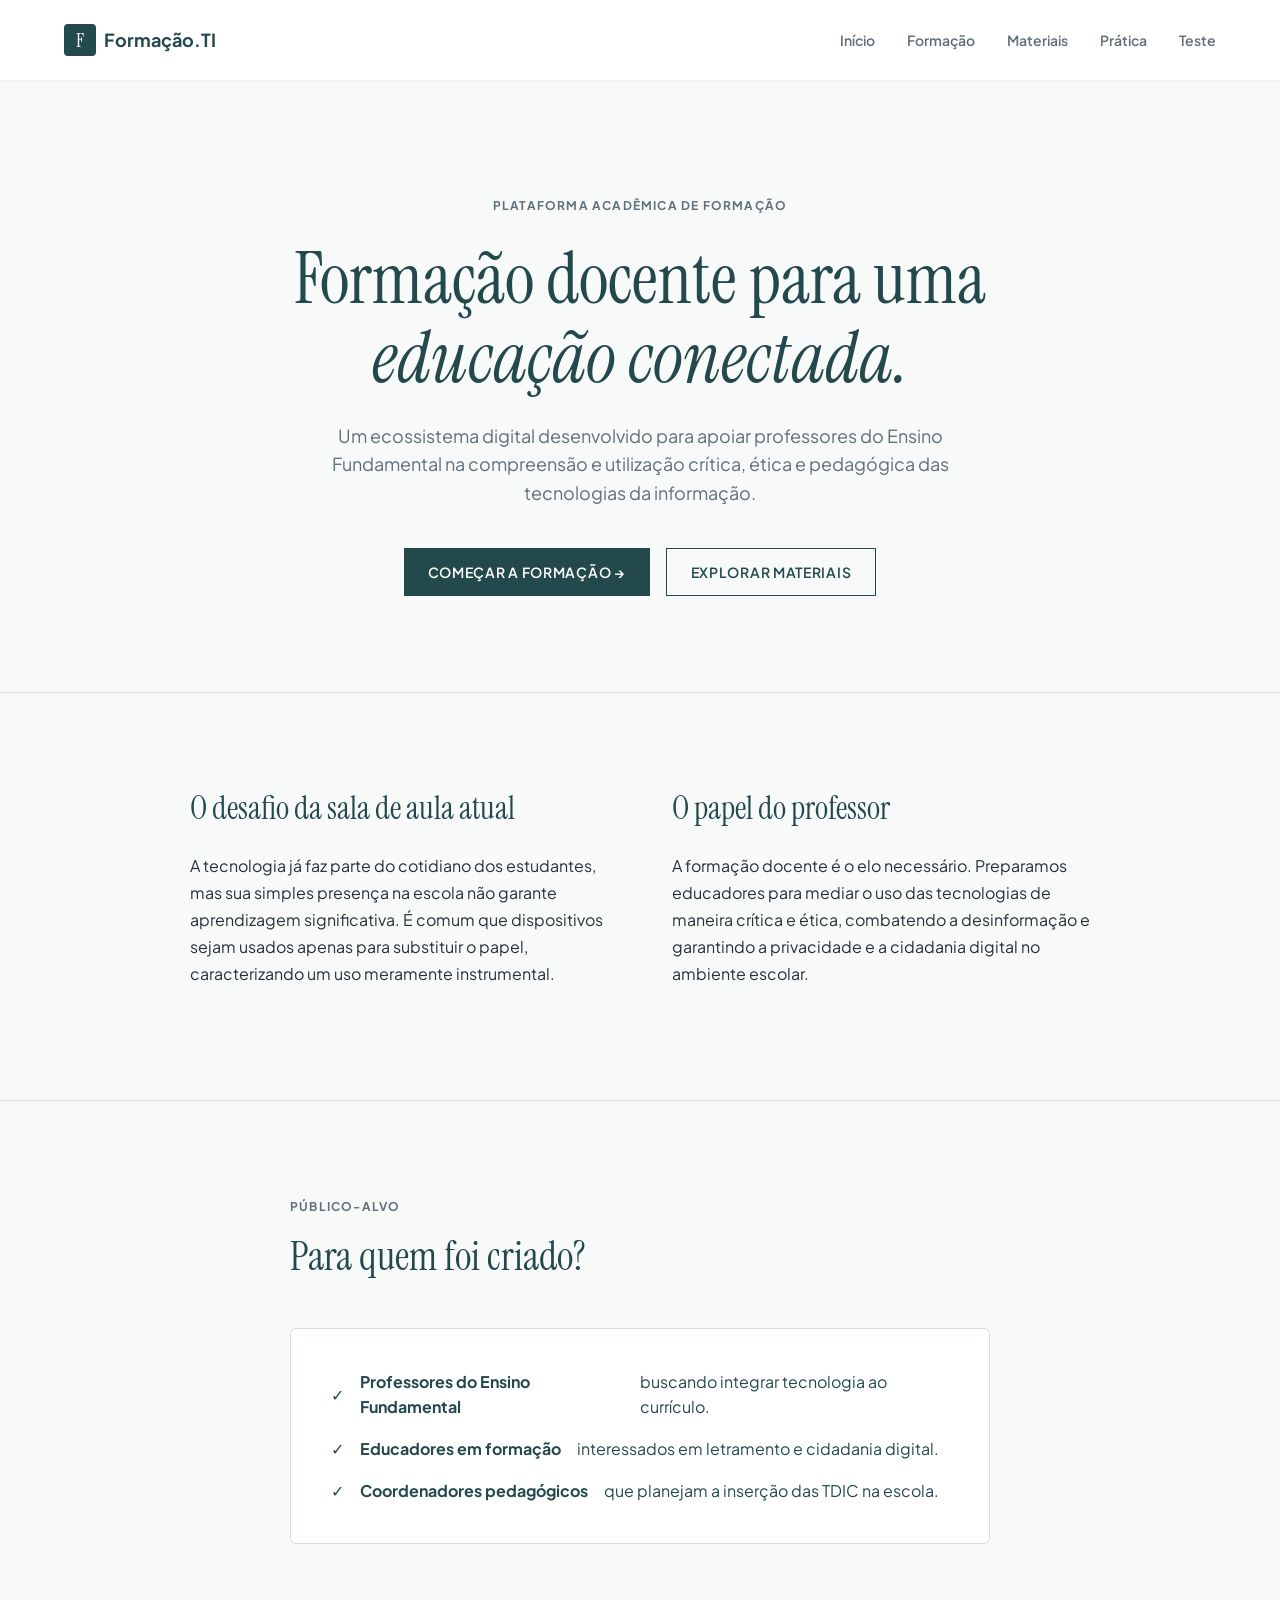
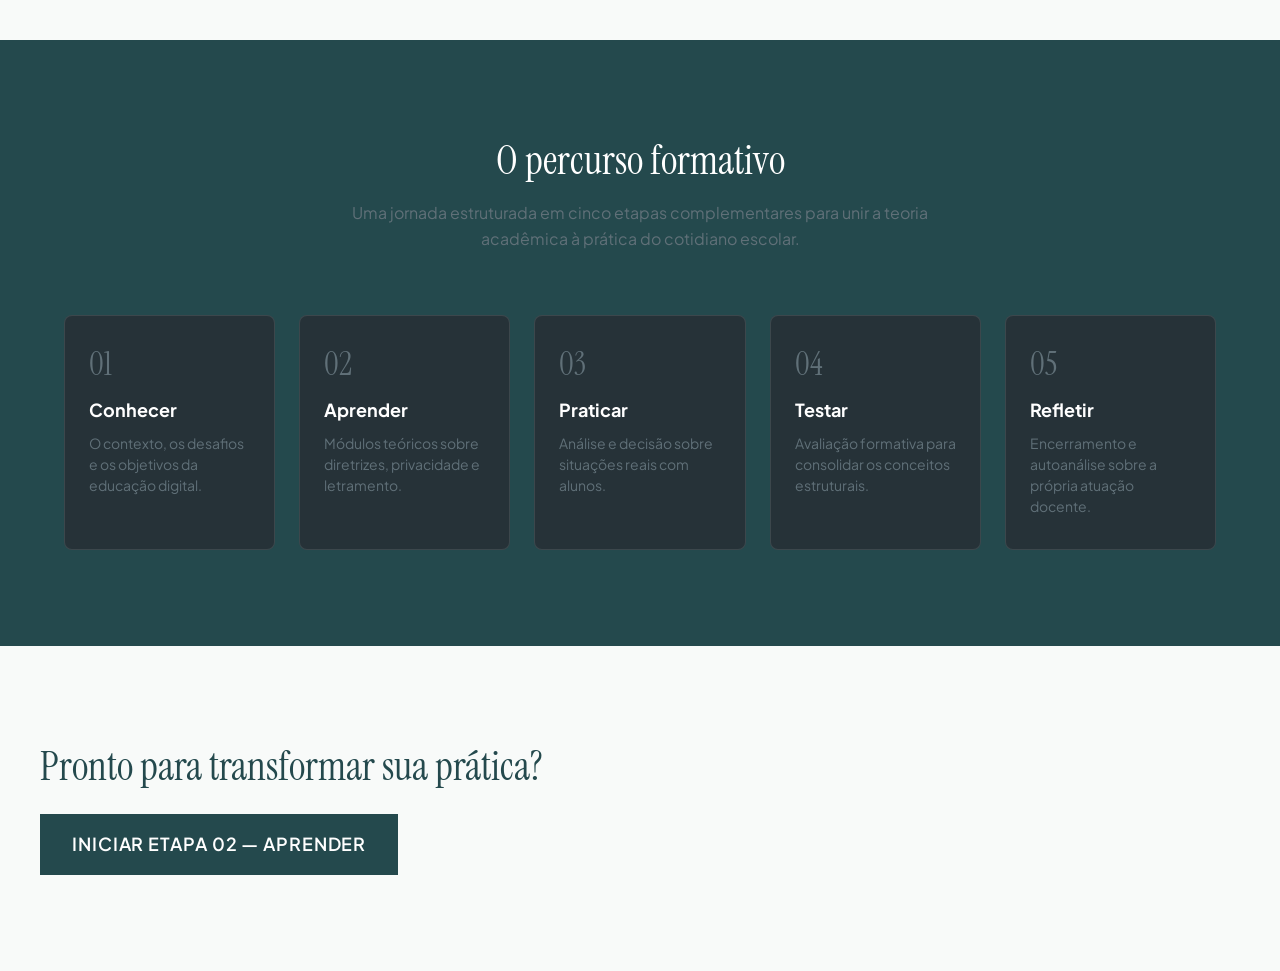
==== index.html @ a707256d "Projeto Acadêmico" ====
<!DOCTYPE html>
<html lang="pt-BR">
<head>
  <meta charset="UTF-8">
  <meta name="viewport" content="width=device-width, initial-scale=1.0">
  <title>Formação.TI | Ecossistema de Formação Docente</title>
  <meta name="description" content="Plataforma interativa para formação de professores do ensino fundamental em Tecnologia da Informação.">
  <link rel="stylesheet" href="css/style.css">
</head>
<body>
  <div id="header-placeholder"></div>

  <main style="padding-top: 100px;">
    <!-- 1. HERO -->
    <section class="section container animate-fade-up">
      <div style="max-width: 800px; margin: 0 auto; text-align: center;">
        <span class="eyebrow" style="color: var(--slate-500); display: block; margin-bottom: 1.5rem;">Plataforma Acadêmica de Formação</span>
        <h1 class="font-serif" style="font-size: clamp(2.5rem, 6vw, 4.5rem); margin-bottom: 1.5rem; color: var(--slate-900);">Formação docente para uma <span style="font-style: italic;">educação conectada.</span></h1>
        <p class="page-intro" style="margin-bottom: 2.5rem;">
          Um ecossistema digital desenvolvido para apoiar professores do Ensino Fundamental na compreensão e utilização crítica, ética e pedagógica das tecnologias da informação.
        </p>
        <div style="display: flex; gap: 1rem; justify-content: center; flex-wrap: wrap;">
          <a href="formacao.html" class="btn btn-primary">Começar a formação →</a>
          <a href="materiais.html" class="btn btn-outline">Explorar materiais</a>
        </div>
      </div>
    </section>

    <!-- 2. CONTEXTO EDITORIAL -->
    <section class="section" style="background: var(--slate-50); border-top: 1px solid var(--slate-200); border-bottom: 1px solid var(--slate-200);">
      <div class="container animate-fade-up">
        <div class="context-grid">
          <div>
            <h2 class="font-serif" style="font-size: 2rem; margin-bottom: 1.5rem;">O desafio da sala de aula atual</h2>
            <p style="color: var(--slate-700); line-height: 1.7; margin-bottom: 1rem;">
              A tecnologia já faz parte do cotidiano dos estudantes, mas sua simples presença na escola não garante aprendizagem significativa. É comum que dispositivos sejam usados apenas para substituir o papel, caracterizando um uso meramente instrumental.
            </p>
          </div>
          <div>
            <h2 class="font-serif" style="font-size: 2rem; margin-bottom: 1.5rem;">O papel do professor</h2>
            <p style="color: var(--slate-700); line-height: 1.7; margin-bottom: 1rem;">
              A formação docente é o elo necessário. Preparamos educadores para mediar o uso das tecnologias de maneira crítica e ética, combatendo a desinformação e garantindo a privacidade e a cidadania digital no ambiente escolar.
            </p>
          </div>
        </div>
      </div>
    </section>

    <!-- 3. PARA QUEM É -->
    <section class="section container animate-fade-up text-center" style="max-width: 700px; margin: 0 auto;">
      <span class="eyebrow" style="color: var(--slate-500); display: block; margin-bottom: 1rem;">Público-alvo</span>
      <h2 class="font-serif" style="font-size: 2.5rem; margin-bottom: 3rem;">Para quem foi criado?</h2>
      <ul style="list-style: none; display: flex; flex-direction: column; gap: 1rem; text-align: left; background: white; padding: 2.5rem; border: 1px solid var(--slate-200); border-radius: 6px;">
        <li style="display: flex; gap: 1rem; align-items: center;"><span style="color: var(--success-text);">✓</span> <strong>Professores do Ensino Fundamental</strong> buscando integrar tecnologia ao currículo.</li>
        <li style="display: flex; gap: 1rem; align-items: center;"><span style="color: var(--success-text);">✓</span> <strong>Educadores em formação</strong> interessados em letramento e cidadania digital.</li>
        <li style="display: flex; gap: 1rem; align-items: center;"><span style="color: var(--success-text);">✓</span> <strong>Coordenadores pedagógicos</strong> que planejam a inserção das TDIC na escola.</li>
      </ul>
    </section>

    <!-- 4. COMO FUNCIONA (A JORNADA) -->
    <section class="section" style="background: var(--slate-900); color: white;">
      <div class="container animate-fade-up">
        <div class="page-header" style="margin-bottom: 0;">
          <h2 class="font-serif" style="font-size: 2.5rem;">O percurso formativo</h2>
          <p style="color: var(--slate-400); max-width: 600px; margin: 1rem auto 0;">Uma jornada estruturada em cinco etapas complementares para unir a teoria acadêmica à prática do cotidiano escolar.</p>
        </div>
        
        <div class="journey-grid">
          <a href="index.html" class="journey-card">
            <span class="journey-step-num">01</span>
            <h3 style="font-size: 1.125rem; margin-bottom: 0.5rem; color: white;">Conhecer</h3>
            <p style="font-size: 0.875rem; color: var(--slate-400); line-height: 1.5;">O contexto, os desafios e os objetivos da educação digital.</p>
          </a>
          <a href="formacao.html" class="journey-card">
            <span class="journey-step-num">02</span>
            <h3 style="font-size: 1.125rem; margin-bottom: 0.5rem; color: white;">Aprender</h3>
            <p style="font-size: 0.875rem; color: var(--slate-400); line-height: 1.5;">Módulos teóricos sobre diretrizes, privacidade e letramento.</p>
          </a>
          <a href="pratica.html" class="journey-card">
            <span class="journey-step-num">03</span>
            <h3 style="font-size: 1.125rem; margin-bottom: 0.5rem; color: white;">Praticar</h3>
            <p style="font-size: 0.875rem; color: var(--slate-400); line-height: 1.5;">Análise e decisão sobre situações reais com alunos.</p>
          </a>
          <a href="teste.html" class="journey-card">
            <span class="journey-step-num">04</span>
            <h3 style="font-size: 1.125rem; margin-bottom: 0.5rem; color: white;">Testar</h3>
            <p style="font-size: 0.875rem; color: var(--slate-400); line-height: 1.5;">Avaliação formativa para consolidar os conceitos estruturais.</p>
          </a>
          <a href="refletir.html" class="journey-card">
            <span class="journey-step-num">05</span>
            <h3 style="font-size: 1.125rem; margin-bottom: 0.5rem; color: white;">Refletir</h3>
            <p style="font-size: 0.875rem; color: var(--slate-400); line-height: 1.5;">Encerramento e autoanálise sobre a própria atuação docente.</p>
          </a>
        </div>
      </div>
    </section>

    <!-- 5. CHAMADA FINAL -->
    <section class="section container animate-fade-up text-center">
      <h2 class="font-serif" style="font-size: 2.5rem; margin-bottom: 1.5rem;">Pronto para transformar sua prática?</h2>
      <a href="formacao.html" class="btn btn-primary" style="font-size: 1.125rem; padding: 1rem 2rem;">Iniciar Etapa 02 — Aprender</a>
    </section>
  </main>
  <script src="js/main.js"></script>
</body>
</html>
---- css/style.css ----
@import url('https://fonts.googleapis.com/css2?family=Instrument+Serif:ital@0;1&family=Plus+Jakarta+Sans:wght@400;500;600;700&display=swap');

:root {
  /* NOVA PALETA VISUAL PEDAGÓGICA E ACADÊMICA */
  --bg: #EEF2F3;
  --surface: #F8FAF9;
  --surface-alt: #E3E9E8;
  --text: #263238;
  --text-muted: #607078;
  --primary: #315F63;
  --primary-dark: #24494D;
  --accent: #6F9B86;
  --border: #D3DDDC;

  /* MAPEAMENTO DE COMPATIBILIDADE (Garante que estilos inline antigos não quebrem e adotem a nova paleta) */
  --slate-50: var(--surface);
  --slate-100: var(--surface-alt);
  --slate-200: var(--border);
  --slate-300: var(--border);
  --slate-400: var(--text-muted);
  --slate-500: var(--text-muted);
  --slate-600: var(--text-muted);
  --slate-700: var(--text);
  --slate-800: var(--text);
  --slate-900: var(--primary-dark);

  /* Variáveis de Feedback (Adaptadas para harmonia com a nova paleta) */
  --success-bg: #EAEFEA;
  --success-text: #274D38;
  --success-border: #B9CEB9;
  
  --error-bg: #F5E9E9;
  --error-text: #733636;
  --error-border: #D8B2B2;

  /* Tipografia */
  --font-sans: 'Plus Jakarta Sans', sans-serif;
  --font-serif: 'Instrument Serif', serif;
}

/* =========================================
   COMPORTAMENTOS E ESTILOS DE COMPONENTES
   ========================================= */

/* Reset do Background Global para a nova paleta */
body {
  background-color: var(--bg);
  color: var(--text);
}

/* Utilitário para esconder elementos do DOM mantendo os listeners ativos */
.hidden {
  display: none !important;
}

/* Estilização Acessível dos Filtros */
.filters-container {
  display: flex;
  gap: 0.75rem;
  flex-wrap: wrap;
  margin-bottom: 3rem;
  border-bottom: 1px solid var(--border);
  padding-bottom: 1.5rem;
}

.filter-btn {
  background: var(--surface);
  color: var(--text-muted);
  border: 1px solid var(--border);
  padding: 0.5rem 1.25rem;
  border-radius: 4px;
  cursor: pointer;
  font-family: var(--font-sans);
  font-weight: 600;
  font-size: 0.875rem;
  transition: all 0.2s ease;
}

.filter-btn:hover {
  background: var(--surface-alt);
  color: var(--text);
}

/* Estado Ativo e Foco de Teclado */
.filter-btn.active, 
.filter-btn[aria-pressed="true"] {
  background: var(--primary);
  color: var(--surface);
  border-color: var(--primary-dark);
}

.filter-btn:focus-visible {
  outline: 2px solid var(--accent);
  outline-offset: 2px;
}

/* Componentes Interativos Reutilizáveis (Prática e Teste) */
.option-btn {
  text-align: left;
  padding: 1.5rem;
  border: 1px solid var(--slate-200);
  background: white;
  color: var(--slate-800);
  cursor: pointer;
  font-size: 1rem;
  font-family: var(--font-sans);
  transition: all 0.2s;
  border-radius: 4px;
  line-height: 1.5;
}
.context-grid {
  display: grid;
  grid-template-columns: 1fr;
  gap: 4rem;
  max-width: 900px;
  margin: 0 auto;
}

@media (min-width: 769px) {
  .context-grid {
    grid-template-columns: 1fr 1fr;
  }
}
.option-btn:hover:not(:disabled) {
  border-color: var(--slate-900);
  background: var(--slate-50);
}

.option-btn:disabled {
  cursor: default;
}

* { margin: 0; padding: 0; box-sizing: border-box; }

body {
  font-family: var(--font-sans);
  background-color: var(--slate-50);
  color: var(--slate-900);
  line-height: 1.6;
  -webkit-font-smoothing: antialiased;
}

/* Tipografia Editorial */
.font-serif { font-family: var(--font-serif); font-weight: 400; }
h1 { font-size: clamp(3rem, 5vw, 4.5rem); line-height: 1.1; margin-bottom: 1.5rem; }
h2 { font-size: clamp(2rem, 4vw, 3rem); line-height: 1.2; margin-bottom: 1rem; }
.eyebrow { font-size: 0.75rem; font-weight: 700; text-transform: uppercase; letter-spacing: 0.1em; color: var(--slate-500); }

/* Layout e Utilitários */
.container { max-width: 1200px; margin: 0 auto; padding: 0 1.5rem; }
.section { padding: 6rem 0; }
.grid-2 { display: grid; grid-template-columns: 1fr 1fr; gap: 3rem; }
@media (max-width: 768px) { .grid-2 { grid-template-columns: 1fr; } }
@media (max-width: 375px) {
  .quiz-btn, #options-container button {
    padding: 1rem !important;
    font-size: 0.9rem !important;
  }
}
/* Botões */
.btn {
  display: inline-flex; align-items: center; justify-content: center; gap: 0.5rem;
  padding: 0.75rem 1.5rem; font-size: 0.875rem; font-weight: 600;
  text-transform: uppercase; letter-spacing: 0.05em;
  cursor: pointer; transition: all 0.3s ease; border: none; text-decoration: none;
}
.btn-primary { background: var(--slate-900); color: white; }
.btn-primary:hover { background: var(--slate-800); transform: translateY(-2px); }
.btn-outline { background: transparent; border: 1px solid var(--slate-900); color: var(--slate-900); }

/* Animações (Substituindo dependência pesada de GSAP para o básico) */
.animate-fade-up {
  opacity: 0; transform: translateY(30px);
  transition: opacity 0.8s cubic-bezier(0.16, 1, 0.3, 1), transform 0.8s cubic-bezier(0.16, 1, 0.3, 1);
}
.animate-fade-up.visible { opacity: 1; transform: translateY(0); }
/* Correção de Acessibilidade: Prefers Reduced Motion */
@media (prefers-reduced-motion: reduce) {
  * {
    animation-duration: 0.01ms !important;
    animation-iteration-count: 1 !important;
    transition-duration: 0.01ms !important;
    scroll-behavior: auto !important;
  }
}

/* Modal Acessível com elemento nativo <dialog> */
dialog {
  padding: 0;
  border: none;
  background: white;
  box-shadow: 0 10px 25px rgba(0,0,0,0.2);
  max-width: 700px;
  width: 90%; /* Evita overflow no mobile */
  margin: auto; /* Centraliza no viewport */
  position: fixed; /* Corrige comportamento em iOS */
}

/* Fundo escuro nativo do dialog */
dialog::backdrop {
  background: rgba(15, 23, 42, 0.85); /* var(--slate-900) com opacidade */
  backdrop-filter: blur(4px);
}

.modal-header {
  padding: 2rem 2rem 1rem 2rem;
  display: flex;
  justify-content: space-between;
  align-items: flex-start;
}

.modal-body {
  padding: 0 2rem 2rem 2rem;
  max-height: 75vh;
  overflow-y: auto;
}

.btn-close {
  background: transparent;
  border: none;
  font-size: 1.5rem;
  cursor: pointer;
  color: var(--slate-500);
}
/* =========================================
   COMPOSIÇÃO EDITORIAL E DENSIDADE
   ========================================= */

/* Lista de Materiais (Substitui o Grid) */
.editorial-list {
  display: flex;
  flex-direction: column;
  border-top: 2px solid var(--slate-900);
}

.editorial-row {
  display: grid;
  grid-template-columns: 100px 1fr auto;
  gap: 2rem;
  padding: 2rem 0;
  border-bottom: 1px solid var(--slate-200);
  align-items: start;
  text-decoration: none;
  color: inherit;
  transition: background-color 0.3s;
}

.editorial-row:hover {
  background-color: var(--slate-50);
}

.editorial-meta {
  display: flex;
  flex-direction: column;
  gap: 0.25rem;
}

.editorial-number {
  font-family: var(--font-serif);
  font-size: 2rem;
  color: var(--slate-300);
  line-height: 1;
}

/* Trilha de Formação (Vertical) */
.trail-container {
  display: flex;
  flex-direction: column;
  max-width: 800px;
  margin: 0 auto;
}

.trail-step {
  display: grid;
  grid-template-columns: 80px 1fr;
  gap: 2rem;
  padding: 3rem 0;
  border-bottom: 1px solid var(--slate-200);
  position: relative;
}

/* Linha conectora no desktop */
.trail-step::before {
  content: '';
  position: absolute;
  left: 24px;
  top: 8rem;
  bottom: -3rem;
  width: 1px;
  background: var(--slate-200);
  z-index: -1;
}
.trail-step:last-child::before { display: none; }

.trail-marker {
  width: 48px;
  height: 48px;
  background: white;
  border: 1px solid var(--slate-900);
  border-radius: 50%;
  display: flex;
  align-items: center;
  justify-content: center;
  font-family: var(--font-serif);
  font-size: 1.25rem;
  color: var(--slate-900);
}

/* Responsividade Básica para Editorial */
@media (max-width: 768px) {
  .editorial-row {
    grid-template-columns: 1fr;
    gap: 1rem;
    padding: 1.5rem 0;
  }
  .trail-step {
    grid-template-columns: 1fr;
    gap: 1rem;
    padding: 2rem 0;
  }
  .trail-step::before { display: none; }
  .editorial-number { display: none; /* Esconde número gigante no mobile para poupar espaço */ }
}
/* =========================================
   SISTEMA VISUAL EDITORIAL E PEDAGÓGICO
   ========================================= */

/* Cabeçalhos de Página */
.page-header { text-align: center; margin-bottom: 4rem; }
.page-intro { font-size: 1.125rem; color: var(--slate-600); max-width: 650px; margin: 1rem auto 0; line-height: 1.6; }

/* Trilha de Aprendizagem (Formação) */
.learning-trail { display: flex; flex-direction: column; gap: 0; max-width: 800px; margin: 0 auto; position: relative; }
.trail-item { display: grid; grid-template-columns: 60px 1fr; gap: 2rem; position: relative; padding-bottom: 4rem; }
.trail-item::before { content: ''; position: absolute; left: 30px; top: 60px; bottom: 0; width: 2px; background: var(--slate-200); }
.trail-item:last-child::before { display: none; }
.trail-item:last-child { padding-bottom: 0; }
.trail-number { width: 60px; height: 60px; background: var(--slate-900); color: white; border-radius: 50%; display: flex; align-items: center; justify-content: center; font-family: var(--font-serif); font-size: 1.5rem; z-index: 2; border: 4px solid var(--slate-50); }
.trail-content { background: white; padding-top: 0.5rem; }
.learning-objective { background: var(--slate-50); border-left: 4px solid var(--slate-400); padding: 1rem 1.5rem; margin: 1.5rem 0; font-weight: 600; color: var(--slate-700); font-size: 0.95rem; }
.practice-example { background: var(--slate-100); padding: 1.5rem; border-radius: 4px; margin: 1.5rem 0; font-size: 0.95rem; color: var(--slate-800); }

/* Motor de Prática */
.practice-shell { max-width: 800px; margin: 0 auto; }
.scenario-context { background: white; border: 1px solid var(--slate-200); padding: 2.5rem; margin-bottom: 2rem; border-radius: 6px; box-shadow: 0 4px 12px rgba(0,0,0,0.02); }
.option-list { display: flex; flex-direction: column; gap: 1rem; }
.option-btn { display: flex; align-items: flex-start; gap: 1.25rem; text-align: left; padding: 1.5rem; border: 1px solid var(--slate-200); background: white; color: var(--slate-800); cursor: pointer; border-radius: 6px; transition: all 0.2s ease; line-height: 1.5; font-family: var(--font-sans); font-size: 1rem; }
.option-btn:hover:not(:disabled) { border-color: var(--slate-500); background: var(--slate-50); }
.option-letter { font-weight: 700; color: var(--slate-500); background: var(--slate-100); width: 32px; height: 32px; display: flex; align-items: center; justify-content: center; border-radius: 4px; flex-shrink: 0; font-size: 0.875rem; transition: all 0.2s ease; }
.option-btn:hover:not(:disabled) .option-letter { background: var(--slate-200); color: var(--slate-800); }
.option-btn:disabled { cursor: default; opacity: 0.6; }
.feedback-box { background: var(--slate-50); border-radius: 6px; padding: 2rem; margin-top: 2rem; border-left: 4px solid var(--slate-900); }

/* Avaliação (Teste) */
.quiz-shell { max-width: 700px; margin: 0 auto; display: flex; flex-direction: column; min-height: 60vh; }
.quiz-header { border-bottom: 1px solid var(--slate-200); padding-bottom: 1.5rem; margin-bottom: 3rem; }
.quiz-progress-container { margin-top: 1rem; }
.quiz-progress-bar { width: 100%; height: 6px; background: var(--slate-200); border-radius: 3px; overflow: hidden; }
.quiz-progress-fill { height: 100%; background: var(--slate-900); transition: width 0.4s ease; width: 0%; }
.quiz-question { font-family: var(--font-serif); font-size: 2rem; line-height: 1.3; color: var(--slate-900); margin-bottom: 2.5rem; }

/* Grid de Etapas (Home) */
.journey-grid { display: grid; grid-template-columns: repeat(5, 1fr); gap: 1.5rem; margin-top: 4rem; }
.journey-card { background: var(--slate-800); border: 1px solid rgba(255,255,255,0.1); padding: 2rem 1.5rem; border-radius: 8px; text-decoration: none; color: white; transition: transform 0.3s ease, background 0.3s ease; display: flex; flex-direction: column; }
.journey-card:hover { transform: translateY(-5px); background: var(--slate-700); }
.journey-step-num { font-family: var(--font-serif); font-size: 2rem; color: var(--slate-400); margin-bottom: 1rem; line-height: 1; }

/* Responsividade Básica */
@media (max-width: 1024px) {
  .journey-grid { grid-template-columns: repeat(3, 1fr); }
}
@media (max-width: 768px) {
  .trail-item { grid-template-columns: 1fr; gap: 1rem; padding-bottom: 3rem; }
  .trail-item::before, .trail-number { display: none; }
  .journey-grid { grid-template-columns: 1fr; gap: 1rem; }
  .scenario-context { padding: 1.5rem; }
  .option-btn { padding: 1rem; gap: 1rem; }
}
@media (max-width: 375px) {
  .quiz-question { font-size: 1.5rem; }
}
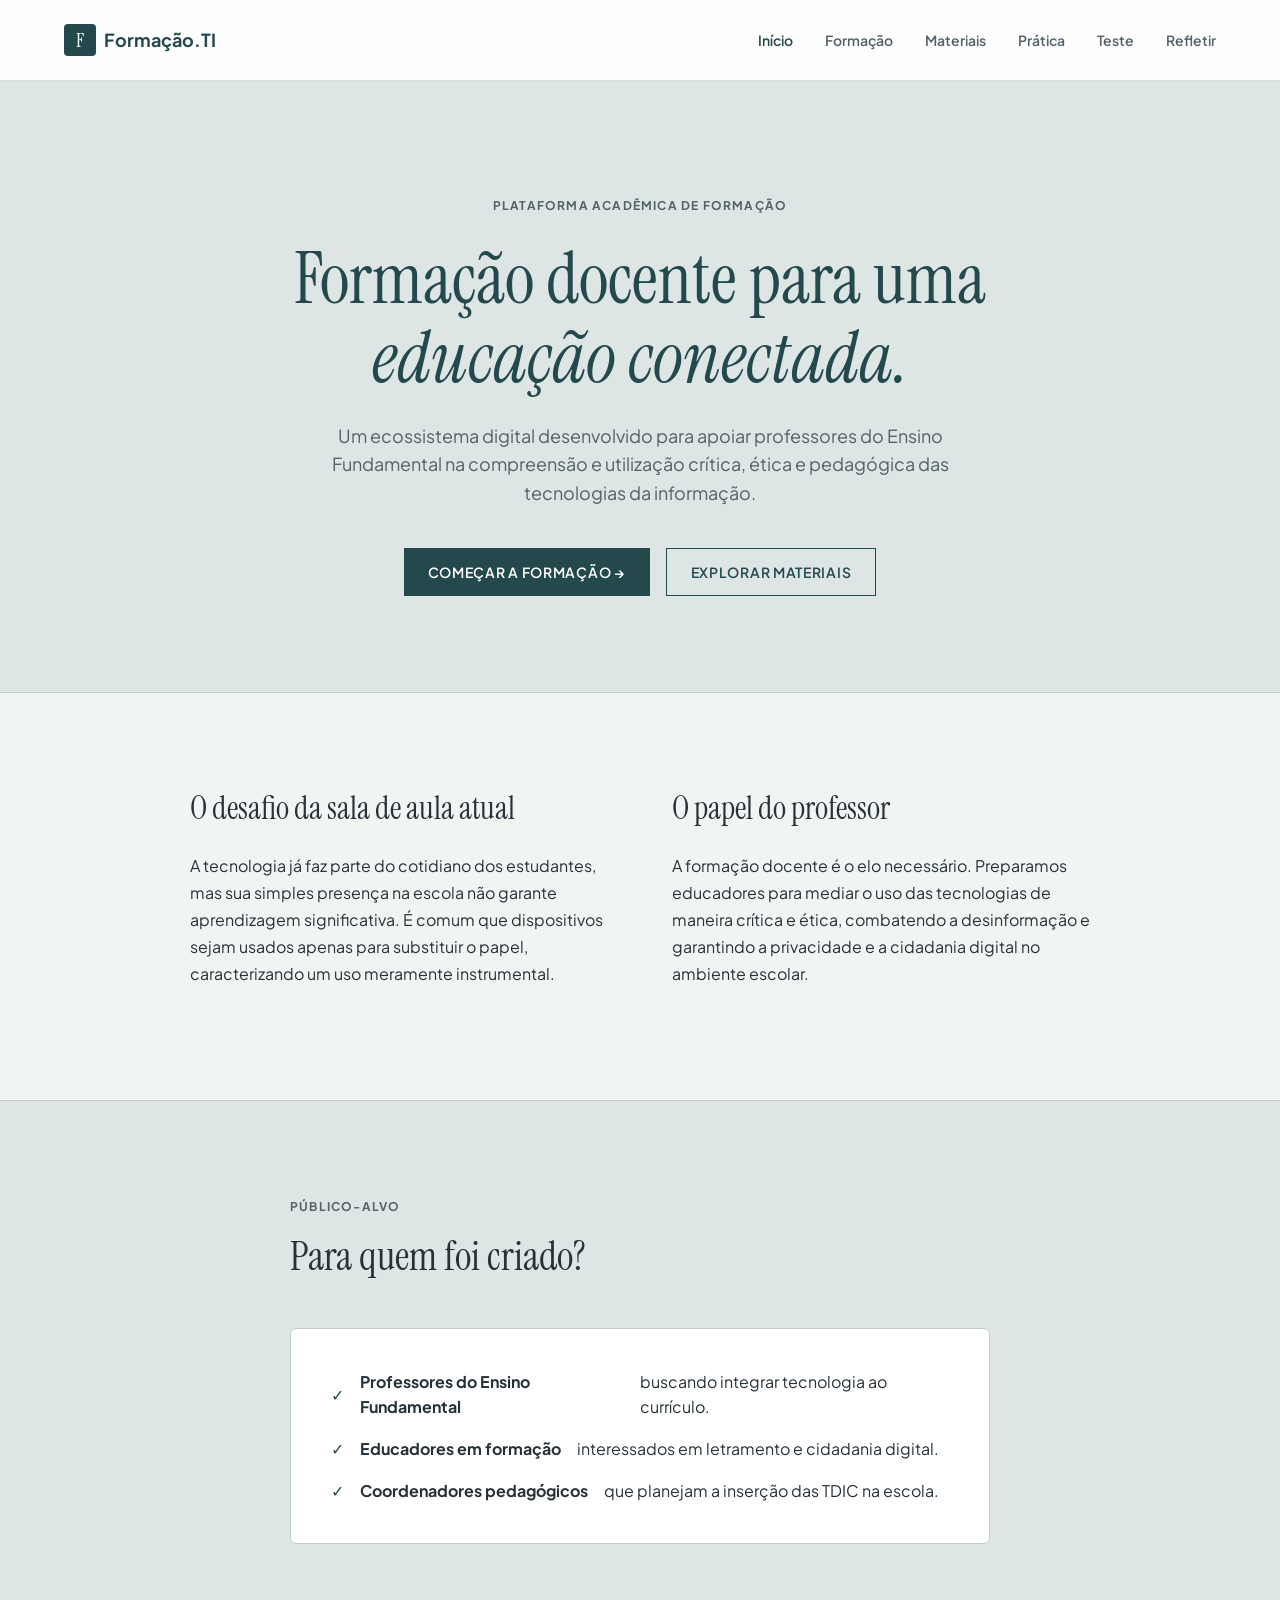
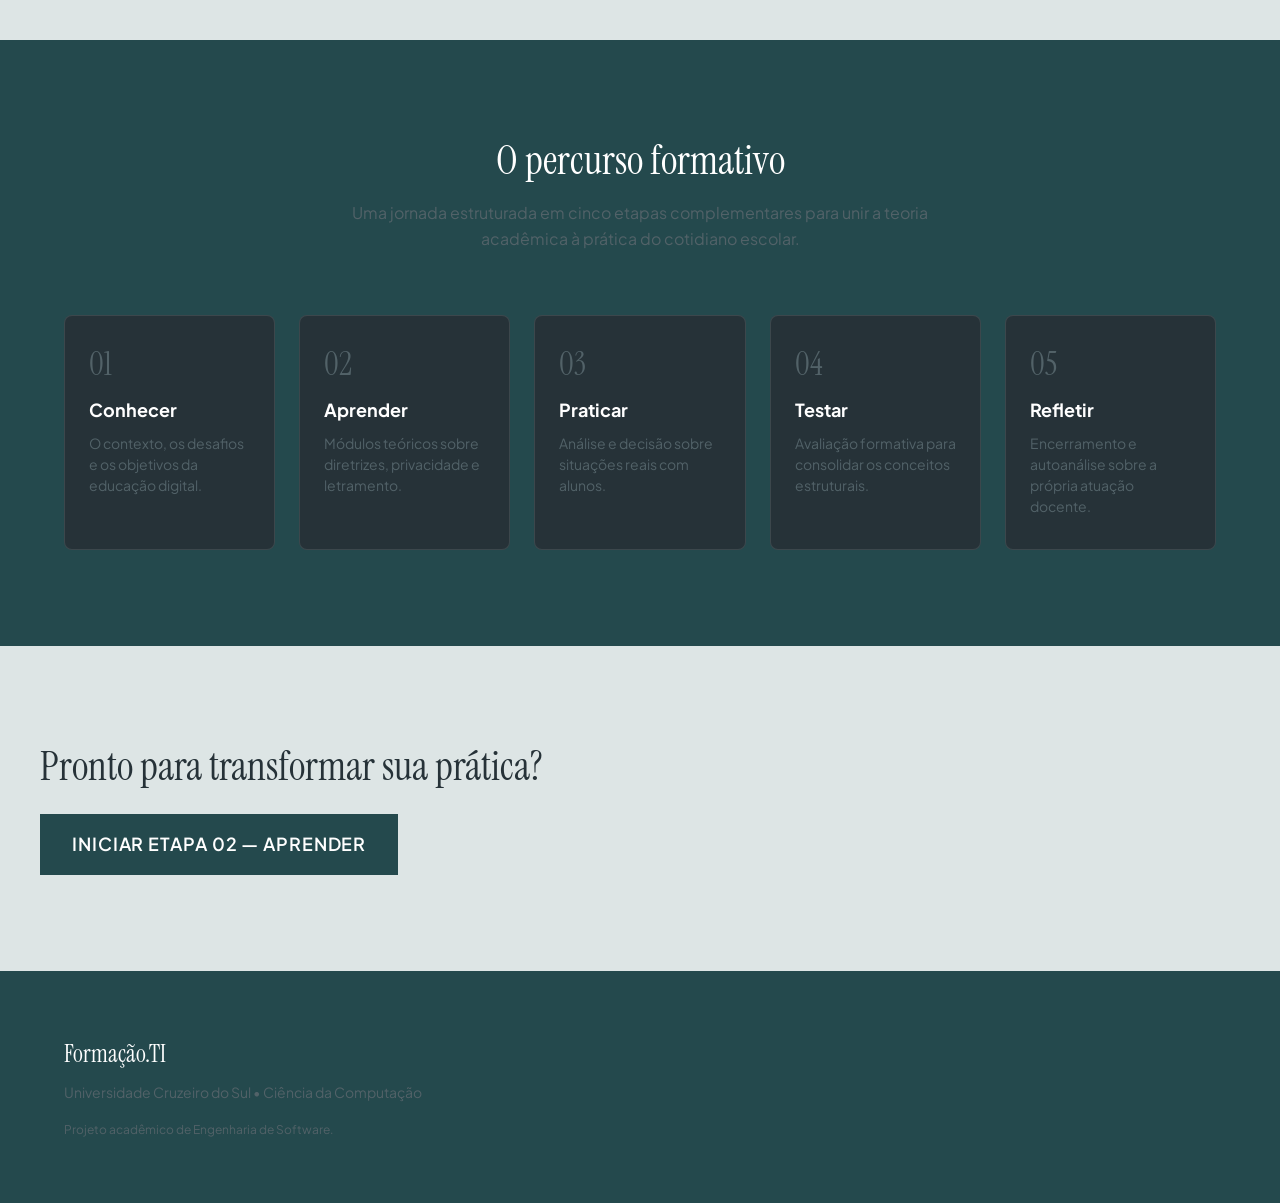
==== commit e6b3c2e5: "Implementar menu mobile, atualizar estilos e adicionar novos materiais à Sprint 1 Co-authored-by: Gu" ====
--- a/index.html
+++ b/index.html
@@ -27,7 +27,7 @@
     </section>
 
     <!-- 2. CONTEXTO EDITORIAL -->
-    <section class="section" style="background: var(--slate-50); border-top: 1px solid var(--slate-200); border-bottom: 1px solid var(--slate-200);">
+    <section id="conhecer" class="section" style="background: var(--slate-50); border-top: 1px solid var(--slate-200); border-bottom: 1px solid var(--slate-200);">
       <div class="container animate-fade-up">
         <div class="context-grid">
           <div>
@@ -66,7 +66,7 @@
         </div>
         
         <div class="journey-grid">
-          <a href="index.html" class="journey-card">
+          <a href="#conhecer" class="journey-card">
             <span class="journey-step-num">01</span>
             <h3 style="font-size: 1.125rem; margin-bottom: 0.5rem; color: white;">Conhecer</h3>
             <p style="font-size: 0.875rem; color: var(--slate-400); line-height: 1.5;">O contexto, os desafios e os objetivos da educação digital.</p>
@@ -101,6 +101,7 @@
       <a href="formacao.html" class="btn btn-primary" style="font-size: 1.125rem; padding: 1rem 2rem;">Iniciar Etapa 02 — Aprender</a>
     </section>
   </main>
+  <div id="footer-placeholder"></div>
   <script src="js/main.js"></script>
 </body>
 </html>
--- a/css/style.css
+++ b/css/style.css
@@ -2,15 +2,15 @@
 
 :root {
   /* NOVA PALETA VISUAL PEDAGÓGICA E ACADÊMICA */
-  --bg: #EEF2F3;
-  --surface: #F8FAF9;
-  --surface-alt: #E3E9E8;
+  --bg: #DDE5E5;
+  --surface: #F0F4F3;
+  --surface-alt: #CCD8D7;
   --text: #263238;
-  --text-muted: #607078;
+  --text-muted: #526268;
   --primary: #315F63;
   --primary-dark: #24494D;
   --accent: #6F9B86;
-  --border: #D3DDDC;
+  --border: #C2CFCE;
 
   /* MAPEAMENTO DE COMPATIBILIDADE (Garante que estilos inline antigos não quebrem e adotem a nova paleta) */
   --slate-50: var(--surface);
@@ -42,12 +42,6 @@
    COMPORTAMENTOS E ESTILOS DE COMPONENTES
    ========================================= */
 
-/* Reset do Background Global para a nova paleta */
-body {
-  background-color: var(--bg);
-  color: var(--text);
-}
-
 /* Utilitário para esconder elementos do DOM mantendo os listeners ativos */
 .hidden {
   display: none !important;
@@ -95,19 +89,6 @@
 }
 
 /* Componentes Interativos Reutilizáveis (Prática e Teste) */
-.option-btn {
-  text-align: left;
-  padding: 1.5rem;
-  border: 1px solid var(--slate-200);
-  background: white;
-  color: var(--slate-800);
-  cursor: pointer;
-  font-size: 1rem;
-  font-family: var(--font-sans);
-  transition: all 0.2s;
-  border-radius: 4px;
-  line-height: 1.5;
-}
 .context-grid {
   display: grid;
   grid-template-columns: 1fr;
@@ -121,21 +102,13 @@
     grid-template-columns: 1fr 1fr;
   }
 }
-.option-btn:hover:not(:disabled) {
-  border-color: var(--slate-900);
-  background: var(--slate-50);
-}
-
-.option-btn:disabled {
-  cursor: default;
-}
 
 * { margin: 0; padding: 0; box-sizing: border-box; }
 
 body {
   font-family: var(--font-sans);
-  background-color: var(--slate-50);
-  color: var(--slate-900);
+  background-color: var(--bg);
+  color: var(--text);
   line-height: 1.6;
   -webkit-font-smoothing: antialiased;
 }
@@ -152,7 +125,7 @@
 .grid-2 { display: grid; grid-template-columns: 1fr 1fr; gap: 3rem; }
 @media (max-width: 768px) { .grid-2 { grid-template-columns: 1fr; } }
 @media (max-width: 375px) {
-  .quiz-btn, #options-container button {
+  #options-container button, #quiz-options button {
     padding: 1rem !important;
     font-size: 0.9rem !important;
   }
@@ -378,4 +351,76 @@
 }
 @media (max-width: 375px) {
   .quiz-question { font-size: 1.5rem; }
-}+}
+
+/* =========================================
+   MENU MOBILE
+   ========================================= */
+.menu-toggle {
+  display: none;
+  flex-direction: column;
+  justify-content: center;
+  gap: 5px;
+  width: 44px;
+  height: 44px;
+  padding: 10px;
+  background: transparent;
+  border: none;
+  cursor: pointer;
+}
+
+.menu-toggle-bar {
+  display: block;
+  width: 100%;
+  height: 2px;
+  background: var(--slate-900);
+  transition: transform 0.2s ease, opacity 0.2s ease;
+}
+
+.menu-toggle[aria-expanded="true"] .menu-toggle-bar:nth-child(1) { transform: translateY(7px) rotate(45deg); }
+.menu-toggle[aria-expanded="true"] .menu-toggle-bar:nth-child(2) { opacity: 0; }
+.menu-toggle[aria-expanded="true"] .menu-toggle-bar:nth-child(3) { transform: translateY(-7px) rotate(-45deg); }
+
+.mobile-nav {
+  display: none;
+  position: absolute;
+  top: 100%;
+  left: 0;
+  right: 0;
+  background: var(--surface);
+  border-bottom: 1px solid var(--border);
+  box-shadow: 0 8px 20px rgba(0, 0, 0, 0.08);
+  padding: 0.5rem 1.5rem 1.5rem;
+}
+
+.mobile-nav a {
+  display: block;
+  padding: 0.875rem 1rem;
+  font-size: 0.9375rem;
+  font-weight: 600;
+  color: var(--text);
+  text-decoration: none;
+  border-radius: 4px;
+}
+
+.mobile-nav a:hover { background: var(--surface-alt); }
+
+@media (max-width: 768px) {
+  .desktop-nav { display: none !important; }
+  .menu-toggle { display: flex; }
+  .mobile-nav.open { display: block; }
+}
+
+/* =========================================
+   FOCO VISÍVEL E ÂNCORAS
+   ========================================= */
+a:focus-visible,
+button:focus-visible,
+input:focus-visible,
+textarea:focus-visible {
+  outline: 2px solid var(--accent);
+  outline-offset: 2px;
+}
+
+html { scroll-behavior: smooth; }
+#conhecer { scroll-margin-top: 100px; }
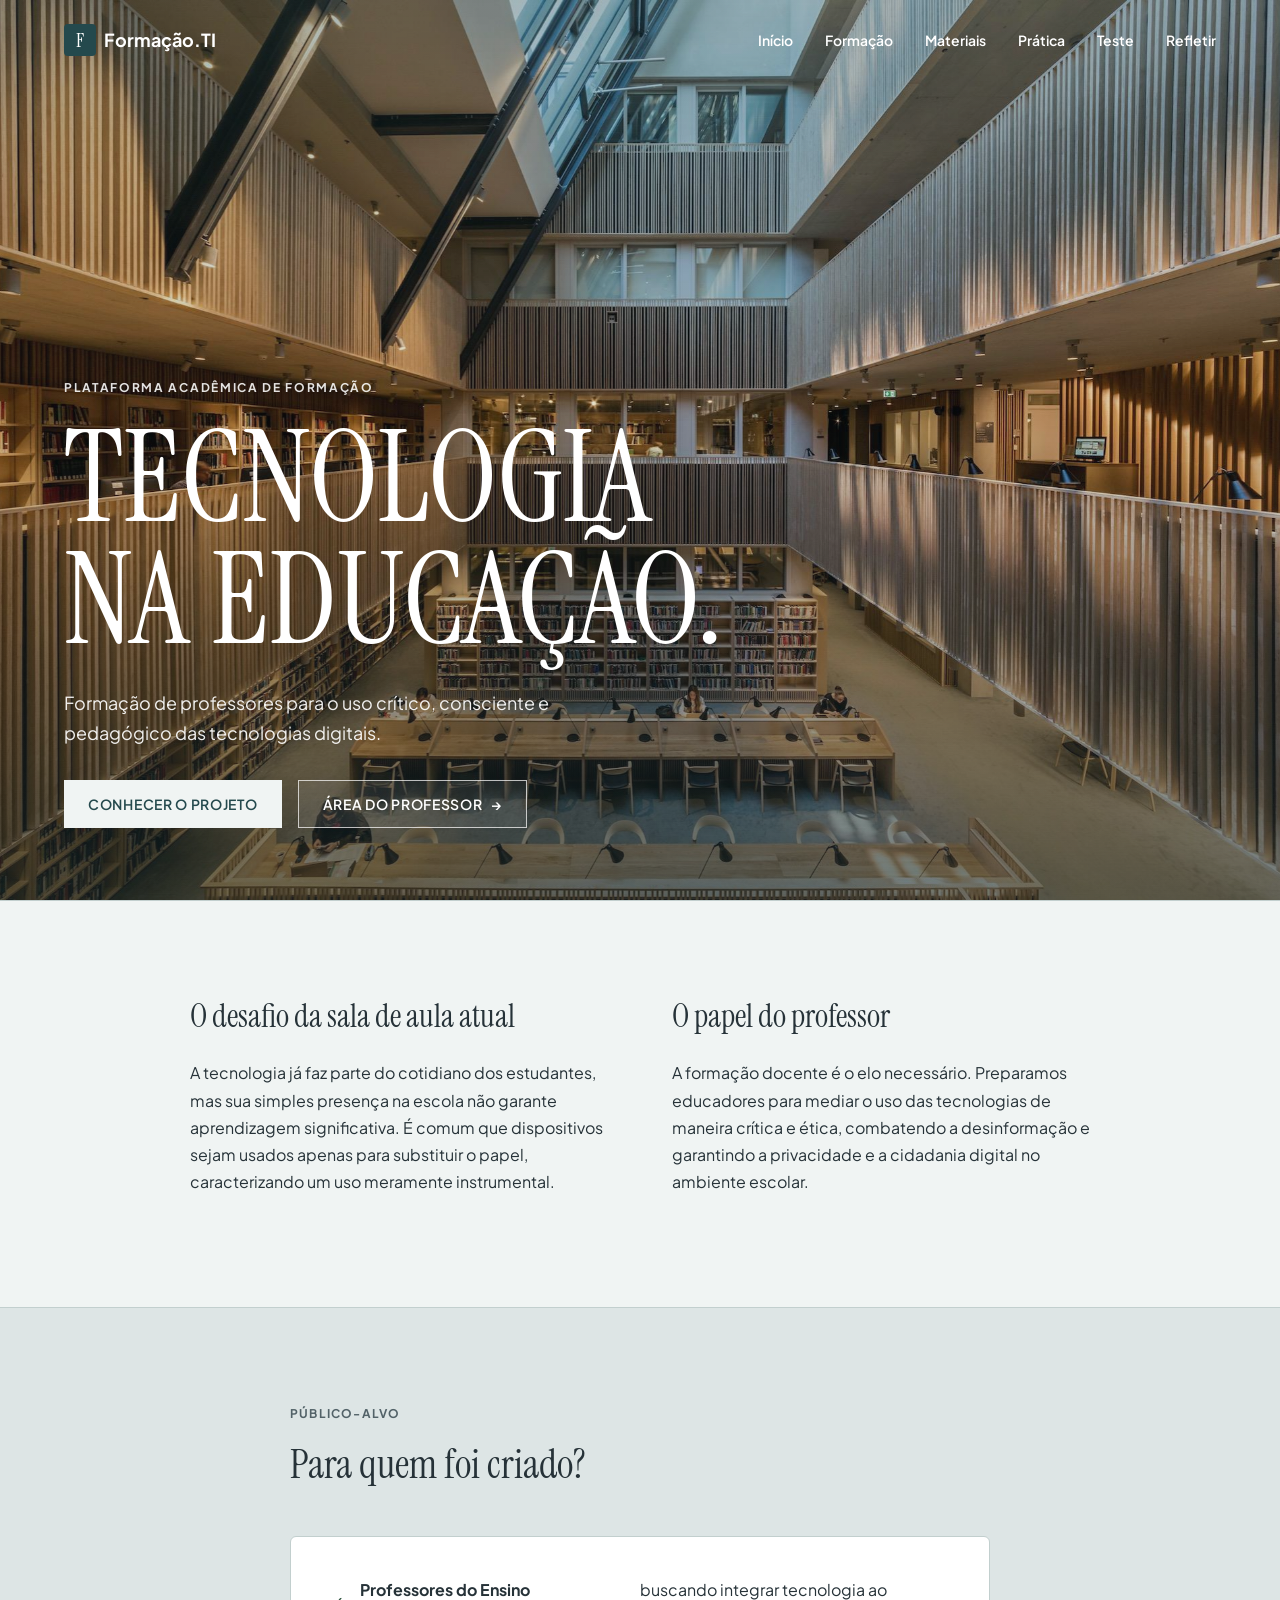
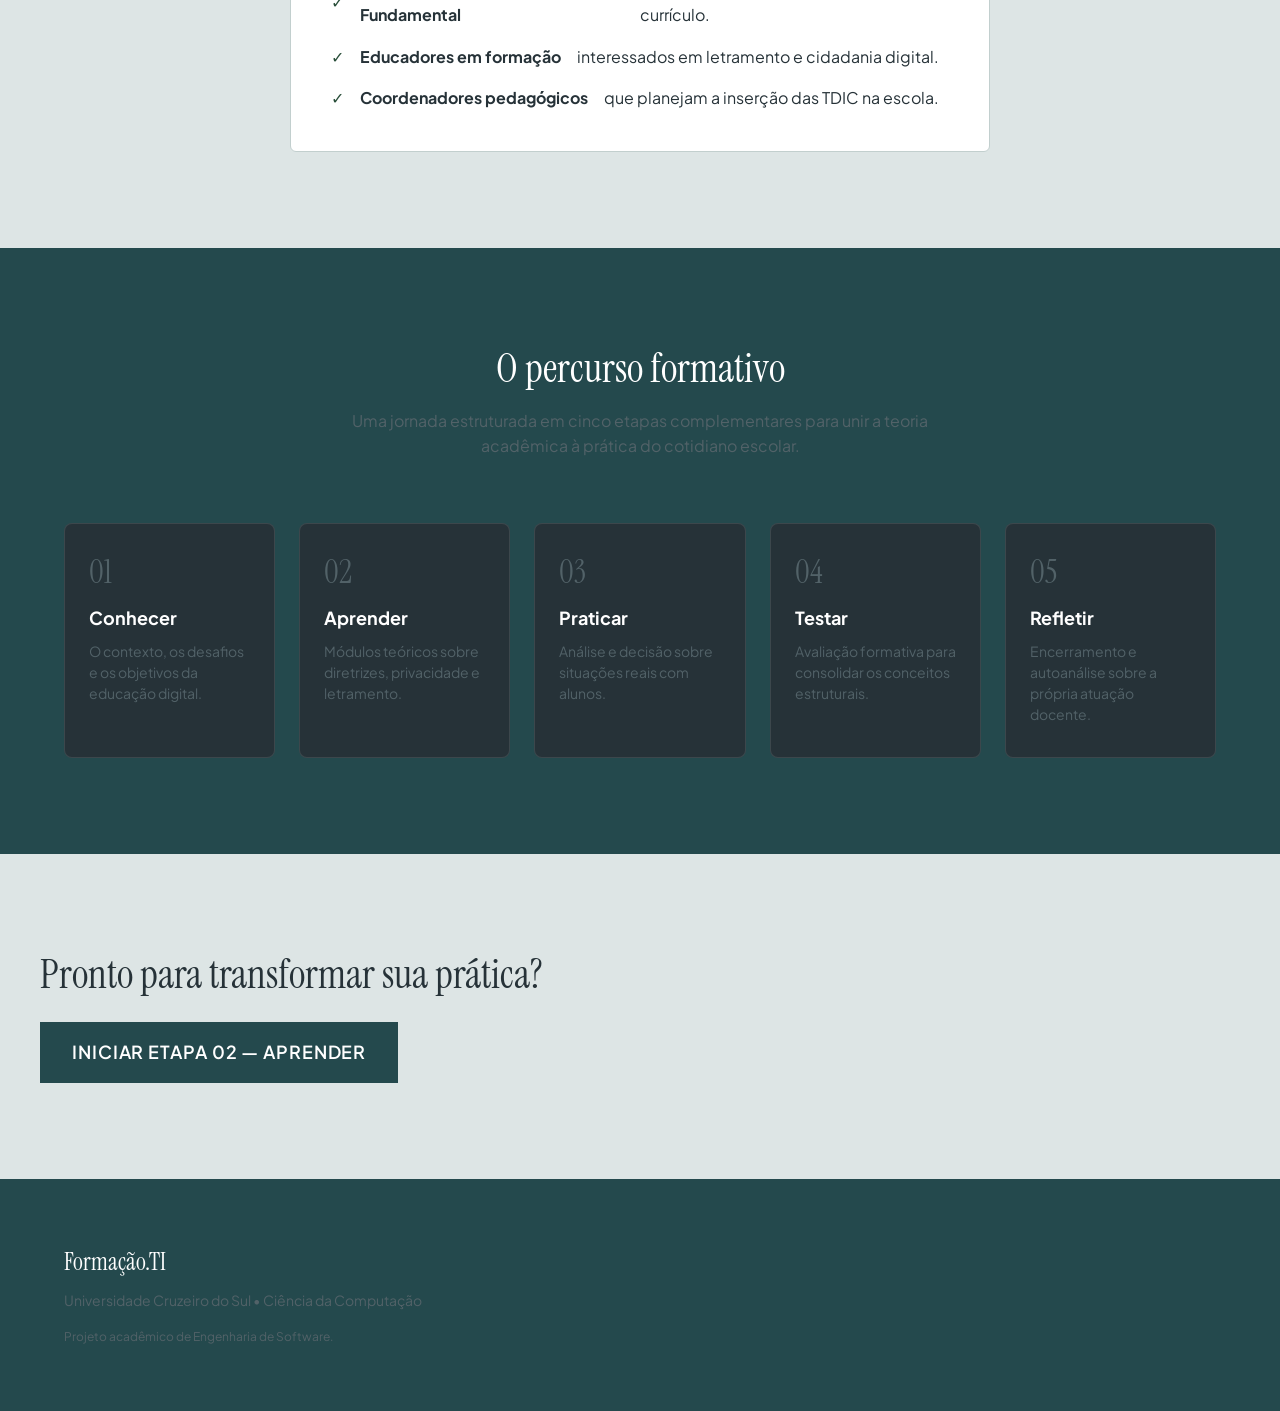
==== commit abc27bc6: "Implementar novo hero e interface de login Co-authored-by: base44-builder[bot] <245833847+base44-bui" ====
--- a/index.html
+++ b/index.html
@@ -10,18 +10,28 @@
 <body>
   <div id="header-placeholder"></div>
 
-  <main style="padding-top: 100px;">
-    <!-- 1. HERO -->
-    <section class="section container animate-fade-up">
-      <div style="max-width: 800px; margin: 0 auto; text-align: center;">
-        <span class="eyebrow" style="color: var(--slate-500); display: block; margin-bottom: 1.5rem;">Plataforma Acadêmica de Formação</span>
-        <h1 class="font-serif" style="font-size: clamp(2.5rem, 6vw, 4.5rem); margin-bottom: 1.5rem; color: var(--slate-900);">Formação docente para uma <span style="font-style: italic;">educação conectada.</span></h1>
-        <p class="page-intro" style="margin-bottom: 2.5rem;">
-          Um ecossistema digital desenvolvido para apoiar professores do Ensino Fundamental na compreensão e utilização crítica, ética e pedagógica das tecnologias da informação.
-        </p>
-        <div style="display: flex; gap: 1rem; justify-content: center; flex-wrap: wrap;">
-          <a href="formacao.html" class="btn btn-primary">Começar a formação →</a>
-          <a href="materiais.html" class="btn btn-outline">Explorar materiais</a>
+  <main>
+    <!-- 1. HERO — primeira dobra imersiva -->
+    <section class="hero" aria-label="Apresentação do projeto Formação.TI">
+      <div class="hero-media" aria-hidden="true">
+        <img src="assets/img/hero-biblioteca.jpg" alt="" class="hero-img" id="hero-img" fetchpriority="high">
+        <div class="hero-overlay"></div>
+      </div>
+      <div class="hero-content container">
+        <p class="hero-eyebrow">Plataforma Acadêmica de Formação</p>
+        <h1 class="hero-title font-serif">
+          <span class="hero-line">
+            <span class="hero-word" style="animation-delay: 0ms;">Tecnologia</span>
+          </span>
+          <span class="hero-line">
+            <span class="hero-word" style="animation-delay: 80ms;">na</span>
+            <span class="hero-word" style="animation-delay: 160ms;">Educação.</span>
+          </span>
+        </h1>
+        <p class="hero-intro">Formação de professores para o uso crítico, consciente e pedagógico das tecnologias digitais.</p>
+        <div class="hero-actions">
+          <a href="#conhecer" class="btn btn-hero-primary">Conhecer o projeto</a>
+          <a href="login.html" class="btn btn-hero-ghost">Área do professor <span class="btn-arrow" aria-hidden="true">→</span></a>
         </div>
       </div>
     </section>
@@ -103,5 +113,6 @@
   </main>
   <div id="footer-placeholder"></div>
   <script src="js/main.js"></script>
+  <script src="js/hero.js"></script>
 </body>
 </html>
--- a/css/style.css
+++ b/css/style.css
@@ -424,3 +424,163 @@
 
 html { scroll-behavior: smooth; }
 #conhecer { scroll-margin-top: 100px; }
+
+/* =========================================
+   HERO — PRIMEIRA DOBRA (HOME)
+   ========================================= */
+.hero {
+  position: relative;
+  min-height: 100vh;
+  min-height: 100svh;
+  display: flex;
+  align-items: flex-end;
+  overflow: hidden;
+  isolation: isolate;
+}
+
+.hero-media {
+  position: absolute;
+  inset: 0;
+  z-index: -1;
+}
+
+.hero-img {
+  width: 100%;
+  height: 100%;
+  object-fit: cover;
+  object-position: center 40%;
+  animation: hero-img-in 1.2s cubic-bezier(0.16, 1, 0.3, 1) backwards;
+  transition: transform 0.8s cubic-bezier(0.16, 1, 0.3, 1);
+  will-change: transform;
+}
+
+/* Overlay translúcido: escurece apenas o suficiente para leitura */
+.hero-overlay {
+  position: absolute;
+  inset: 0;
+  background: linear-gradient(
+    180deg,
+    rgba(36, 73, 77, 0.35) 0%,
+    rgba(36, 73, 77, 0.12) 45%,
+    rgba(24, 42, 44, 0.62) 100%
+  );
+}
+
+.hero-content {
+  position: relative;
+  z-index: 1;
+  width: 100%;
+  padding-top: 8rem;
+  padding-bottom: 4.5rem;
+}
+
+.hero-eyebrow {
+  font-size: 0.75rem;
+  font-weight: 700;
+  text-transform: uppercase;
+  letter-spacing: 0.14em;
+  color: rgba(255, 255, 255, 0.88);
+  margin-bottom: 1.25rem;
+  animation: hero-fade-in 0.7s cubic-bezier(0.16, 1, 0.3, 1) 0.45s backwards;
+}
+
+.hero-title {
+  font-size: clamp(2.75rem, 10vw, 8.5rem);
+  line-height: 0.95;
+  text-transform: uppercase;
+  color: #FFFFFF;
+  margin-bottom: 1.75rem;
+}
+
+.hero-line { display: block; }
+
+.hero-word {
+  display: inline-block;
+  animation: hero-word-in 0.8s cubic-bezier(0.16, 1, 0.3, 1) backwards;
+}
+
+.hero-intro {
+  max-width: 560px;
+  font-size: 1.125rem;
+  line-height: 1.65;
+  color: rgba(255, 255, 255, 0.92);
+  margin-bottom: 2rem;
+  animation: hero-fade-in 0.75s cubic-bezier(0.16, 1, 0.3, 1) 0.55s backwards;
+}
+
+.hero-actions {
+  display: flex;
+  gap: 1rem;
+  flex-wrap: wrap;
+  animation: hero-fade-in 0.8s cubic-bezier(0.16, 1, 0.3, 1) 0.7s backwards;
+}
+
+.btn-hero-primary {
+  background: var(--surface);
+  color: var(--primary-dark);
+}
+.btn-hero-primary:hover {
+  background: #FFFFFF;
+  transform: translateY(-2px);
+}
+
+.btn-hero-ghost {
+  background: rgba(255, 255, 255, 0.08);
+  border: 1px solid rgba(255, 255, 255, 0.7);
+  color: #FFFFFF;
+}
+.btn-hero-ghost:hover {
+  background: rgba(255, 255, 255, 0.16);
+  transform: translateY(-2px);
+}
+
+.btn-arrow {
+  display: inline-block;
+  transition: transform 0.3s cubic-bezier(0.16, 1, 0.3, 1);
+}
+.btn-hero-ghost:hover .btn-arrow { transform: translateX(4px); }
+
+@keyframes hero-img-in {
+  from { opacity: 0; transform: scale(1.05); }
+  to   { opacity: 1; transform: scale(1); }
+}
+
+@keyframes hero-word-in {
+  from { opacity: 0; transform: translateY(30px); }
+  to   { opacity: 1; transform: translateY(0); }
+}
+
+@keyframes hero-fade-in {
+  from { opacity: 0; transform: translateY(20px); }
+  to   { opacity: 1; transform: translateY(0); }
+}
+
+/* Navbar discreta sobre o hero (apenas na Home) */
+#main-header.on-hero {
+  background: transparent !important;
+  box-shadow: none !important;
+}
+#main-header.on-hero .nav-link { color: #FFFFFF !important; }
+#main-header.on-hero > .container > a { color: #FFFFFF !important; }
+#main-header.on-hero .menu-toggle-bar { background: #FFFFFF !important; }
+
+/* Responsividade do Hero */
+@media (max-width: 768px) {
+  .hero-content { padding-bottom: 3rem; padding-top: 7rem; }
+  .hero-intro { font-size: 1rem; }
+  .hero-actions { flex-direction: column; align-items: stretch; }
+  .hero-img { object-position: center; }
+}
+
+/* Reduced Motion: conteúdo visível imediatamente, sem parallax */
+@media (prefers-reduced-motion: reduce) {
+  .hero-img,
+  .hero-word,
+  .hero-eyebrow,
+  .hero-intro,
+  .hero-actions {
+    animation: none !important;
+  }
+  .hero-img { transform: none !important; }
+  .btn-arrow { transition: none; }
+}
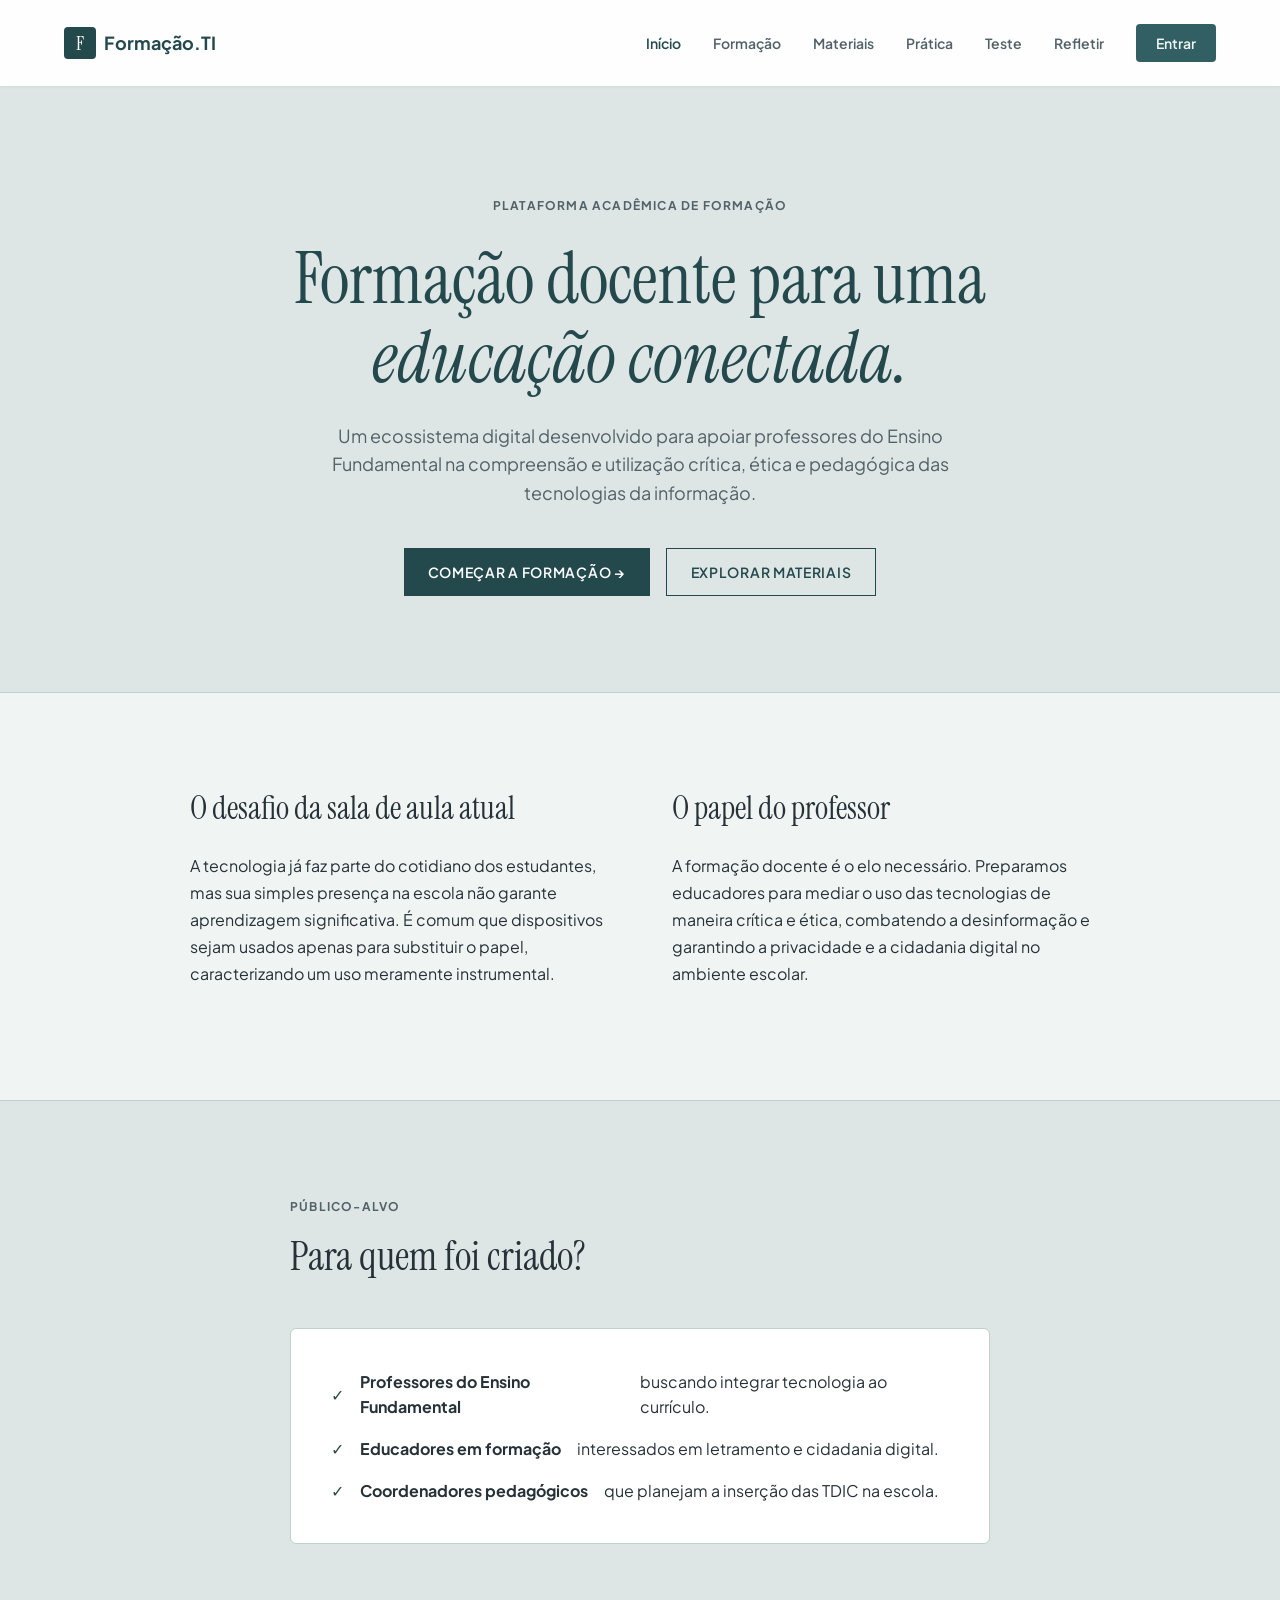
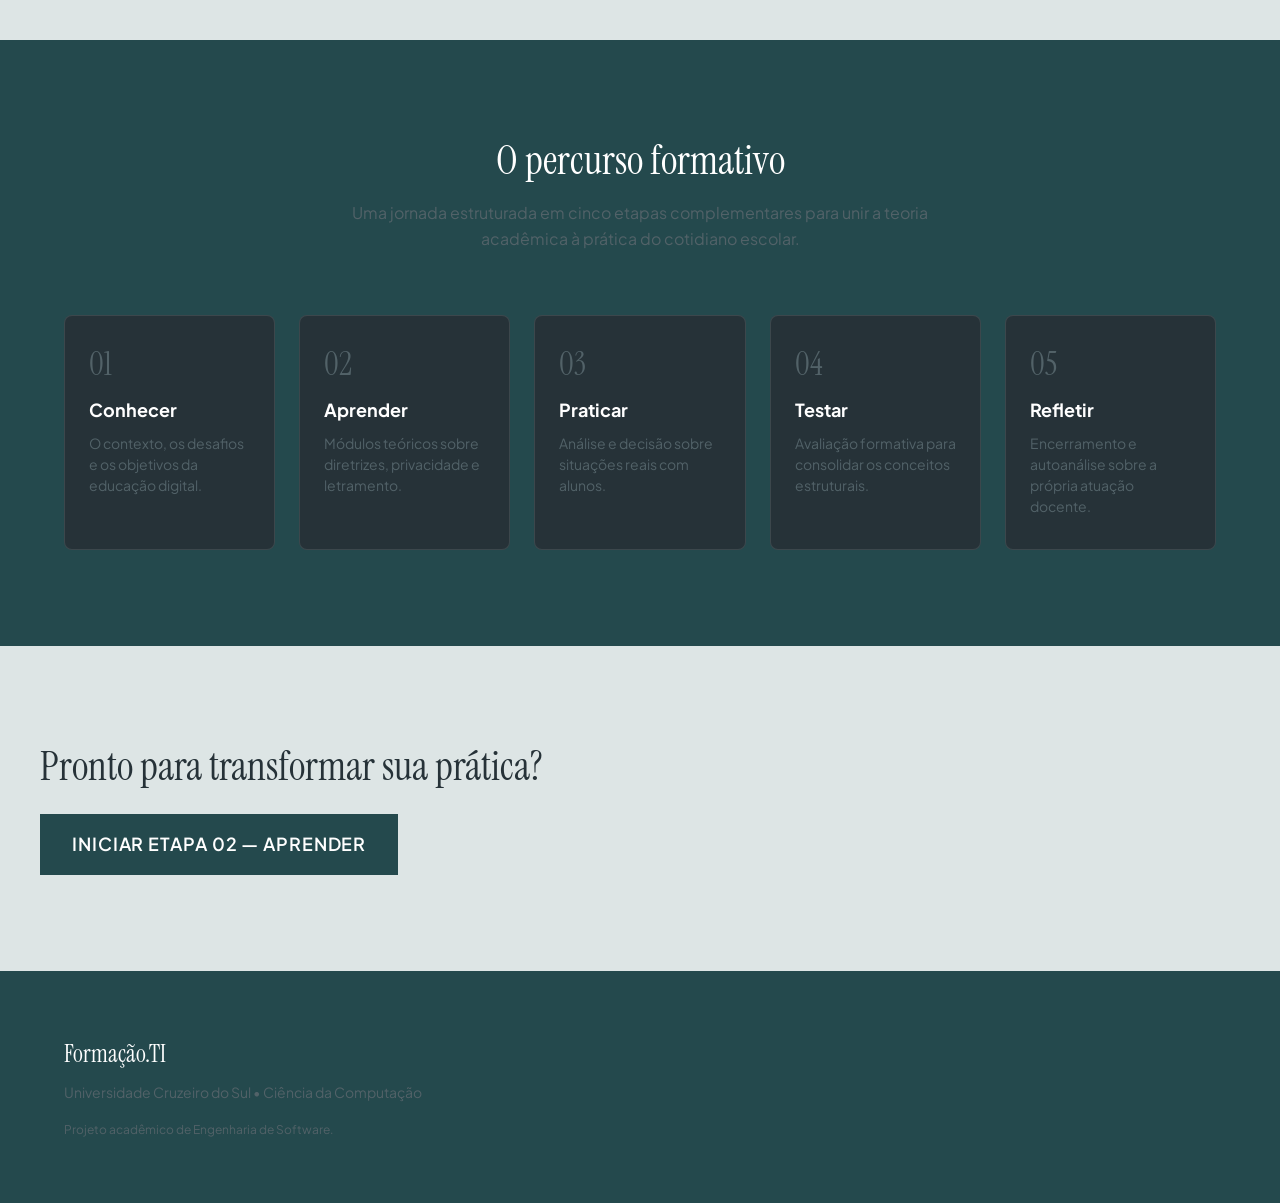
==== commit 8b737e57: "Migrar acesso do professor para página imersiva separada e restaurar hero da home Co-authored-by: ba" ====
--- a/index.html
+++ b/index.html
@@ -10,28 +10,18 @@
 <body>
   <div id="header-placeholder"></div>
 
-  <main>
-    <!-- 1. HERO — primeira dobra imersiva -->
-    <section class="hero" aria-label="Apresentação do projeto Formação.TI">
-      <div class="hero-media" aria-hidden="true">
-        <img src="assets/img/hero-biblioteca.jpg" alt="" class="hero-img" id="hero-img" fetchpriority="high">
-        <div class="hero-overlay"></div>
-      </div>
-      <div class="hero-content container">
-        <p class="hero-eyebrow">Plataforma Acadêmica de Formação</p>
-        <h1 class="hero-title font-serif">
-          <span class="hero-line">
-            <span class="hero-word" style="animation-delay: 0ms;">Tecnologia</span>
-          </span>
-          <span class="hero-line">
-            <span class="hero-word" style="animation-delay: 80ms;">na</span>
-            <span class="hero-word" style="animation-delay: 160ms;">Educação.</span>
-          </span>
-        </h1>
-        <p class="hero-intro">Formação de professores para o uso crítico, consciente e pedagógico das tecnologias digitais.</p>
-        <div class="hero-actions">
-          <a href="#conhecer" class="btn btn-hero-primary">Conhecer o projeto</a>
-          <a href="login.html" class="btn btn-hero-ghost">Área do professor <span class="btn-arrow" aria-hidden="true">→</span></a>
+  <main style="padding-top: 100px;">
+    <!-- 1. HERO -->
+    <section class="section container animate-fade-up">
+      <div style="max-width: 800px; margin: 0 auto; text-align: center;">
+        <span class="eyebrow" style="color: var(--slate-500); display: block; margin-bottom: 1.5rem;">Plataforma Acadêmica de Formação</span>
+        <h1 class="font-serif" style="font-size: clamp(2.5rem, 6vw, 4.5rem); margin-bottom: 1.5rem; color: var(--slate-900);">Formação docente para uma <span style="font-style: italic;">educação conectada.</span></h1>
+        <p class="page-intro" style="margin-bottom: 2.5rem;">
+          Um ecossistema digital desenvolvido para apoiar professores do Ensino Fundamental na compreensão e utilização crítica, ética e pedagógica das tecnologias da informação.
+        </p>
+        <div style="display: flex; gap: 1rem; justify-content: center; flex-wrap: wrap;">
+          <a href="formacao.html" class="btn btn-primary">Começar a formação →</a>
+          <a href="materiais.html" class="btn btn-outline">Explorar materiais</a>
         </div>
       </div>
     </section>
@@ -113,6 +103,5 @@
   </main>
   <div id="footer-placeholder"></div>
   <script src="js/main.js"></script>
-  <script src="js/hero.js"></script>
 </body>
 </html>
--- a/css/style.css
+++ b/css/style.css
@@ -426,161 +426,195 @@
 #conhecer { scroll-margin-top: 100px; }
 
 /* =========================================
-   HERO — PRIMEIRA DOBRA (HOME)
+   BOTÃO "ENTRAR" NO HEADER (todas as páginas)
    ========================================= */
-.hero {
+.nav-cta {
+  display: inline-flex;
+  align-items: center;
+  padding: 0.5rem 1.25rem;
+  background: var(--primary);
+  color: var(--surface);
+  border-radius: 4px;
+  font-size: 0.875rem;
+  font-weight: 600;
+  text-decoration: none;
+  transition: background 0.3s ease, transform 0.3s ease;
+}
+.nav-cta:hover { background: var(--primary-dark); transform: translateY(-1px); }
+.mobile-nav .nav-cta { margin-top: 0.5rem; justify-content: center; }
+
+/* =========================================
+   LOGIN — ÁREA DO PROFESSOR (página imersiva)
+   ========================================= */
+.login-hero {
   position: relative;
   min-height: 100vh;
   min-height: 100svh;
   display: flex;
-  align-items: flex-end;
+  align-items: center;
   overflow: hidden;
   isolation: isolate;
 }
 
-.hero-media {
+.login-bg {
   position: absolute;
   inset: 0;
   z-index: -1;
 }
 
-.hero-img {
+.login-bg-img {
   width: 100%;
   height: 100%;
   object-fit: cover;
   object-position: center 40%;
-  animation: hero-img-in 1.2s cubic-bezier(0.16, 1, 0.3, 1) backwards;
+  animation: login-bg-in 1.2s cubic-bezier(0.16, 1, 0.3, 1) backwards;
   transition: transform 0.8s cubic-bezier(0.16, 1, 0.3, 1);
   will-change: transform;
 }
 
-/* Overlay translúcido: escurece apenas o suficiente para leitura */
-.hero-overlay {
+/* Overlay translúcido: escurece apenas o suficiente, preservando a arquitetura */
+.login-overlay {
   position: absolute;
   inset: 0;
   background: linear-gradient(
-    180deg,
-    rgba(36, 73, 77, 0.35) 0%,
-    rgba(36, 73, 77, 0.12) 45%,
-    rgba(24, 42, 44, 0.62) 100%
+    90deg,
+    rgba(24, 42, 44, 0.62) 0%,
+    rgba(24, 42, 44, 0.4) 48%,
+    rgba(24, 42, 44, 0.2) 100%
   );
 }
 
-.hero-content {
+.login-brand {
+  position: absolute;
+  top: 2.25rem;
+  left: 1.5rem;
+  font-size: 0.875rem;
+  font-weight: 700;
+  text-transform: uppercase;
+  letter-spacing: 0.2em;
+  color: rgba(255, 255, 255, 0.9);
+  animation: login-fade-in 0.7s cubic-bezier(0.16, 1, 0.3, 1) 0.2s backwards;
+}
+
+.login-content {
   position: relative;
   z-index: 1;
-  width: 100%;
-  padding-top: 8rem;
-  padding-bottom: 4.5rem;
-}
-
-.hero-eyebrow {
-  font-size: 0.75rem;
-  font-weight: 700;
-  text-transform: uppercase;
-  letter-spacing: 0.14em;
+  max-width: 480px;
+  padding: 6.5rem 1.5rem 3rem;
+}
+
+.login-title {
+  font-size: clamp(2.5rem, 6.5vw, 4.5rem);
+  line-height: 1.05;
+  color: #FFFFFF;
+  margin-bottom: 1rem;
+}
+
+.login-word {
+  display: inline-block;
+  animation: login-word-in 0.7s cubic-bezier(0.16, 1, 0.3, 1) backwards;
+}
+
+.login-sub {
   color: rgba(255, 255, 255, 0.88);
-  margin-bottom: 1.25rem;
-  animation: hero-fade-in 0.7s cubic-bezier(0.16, 1, 0.3, 1) 0.45s backwards;
-}
-
-.hero-title {
-  font-size: clamp(2.75rem, 10vw, 8.5rem);
-  line-height: 0.95;
-  text-transform: uppercase;
+  font-size: 1.0625rem;
+  line-height: 1.6;
+  margin-bottom: 2rem;
+  animation: login-fade-in 0.75s cubic-bezier(0.16, 1, 0.3, 1) 0.85s backwards;
+}
+
+.login-panel {
+  display: flex;
+  flex-direction: column;
+  gap: 1.25rem;
+  padding: 2rem;
+  background: rgba(24, 42, 44, 0.55);
+  border: 1px solid rgba(255, 255, 255, 0.18);
+  border-radius: 10px;
+  backdrop-filter: blur(8px);
+  -webkit-backdrop-filter: blur(8px);
+  animation: login-fade-in 0.8s cubic-bezier(0.16, 1, 0.3, 1) 1s backwards;
+}
+
+.login-field {
+  display: flex;
+  flex-direction: column;
+  gap: 0.375rem;
+}
+
+.login-field label {
+  font-size: 0.875rem;
+  font-weight: 600;
+  color: rgba(255, 255, 255, 0.88);
+}
+
+.login-field input {
+  padding: 0.75rem 1rem;
+  background: rgba(255, 255, 255, 0.1);
+  border: 1px solid rgba(255, 255, 255, 0.3);
+  border-radius: 4px;
   color: #FFFFFF;
-  margin-bottom: 1.75rem;
-}
-
-.hero-line { display: block; }
-
-.hero-word {
-  display: inline-block;
-  animation: hero-word-in 0.8s cubic-bezier(0.16, 1, 0.3, 1) backwards;
-}
-
-.hero-intro {
-  max-width: 560px;
-  font-size: 1.125rem;
-  line-height: 1.65;
-  color: rgba(255, 255, 255, 0.92);
-  margin-bottom: 2rem;
-  animation: hero-fade-in 0.75s cubic-bezier(0.16, 1, 0.3, 1) 0.55s backwards;
-}
-
-.hero-actions {
-  display: flex;
-  gap: 1rem;
-  flex-wrap: wrap;
-  animation: hero-fade-in 0.8s cubic-bezier(0.16, 1, 0.3, 1) 0.7s backwards;
-}
-
-.btn-hero-primary {
+  font-family: var(--font-sans);
+  font-size: 1rem;
+}
+.login-field input::placeholder { color: rgba(255, 255, 255, 0.45); }
+
+.btn-login {
   background: var(--surface);
   color: var(--primary-dark);
 }
-.btn-hero-primary:hover {
+.btn-login:hover {
   background: #FFFFFF;
   transform: translateY(-2px);
 }
 
-.btn-hero-ghost {
-  background: rgba(255, 255, 255, 0.08);
-  border: 1px solid rgba(255, 255, 255, 0.7);
-  color: #FFFFFF;
-}
-.btn-hero-ghost:hover {
-  background: rgba(255, 255, 255, 0.16);
-  transform: translateY(-2px);
-}
-
-.btn-arrow {
-  display: inline-block;
-  transition: transform 0.3s cubic-bezier(0.16, 1, 0.3, 1);
-}
-.btn-hero-ghost:hover .btn-arrow { transform: translateX(4px); }
-
-@keyframes hero-img-in {
+.login-feedback {
+  font-size: 0.875rem;
+  color: rgba(255, 255, 255, 0.85);
+  margin: 0;
+}
+
+.login-back {
+  color: rgba(255, 255, 255, 0.85);
+  font-size: 0.875rem;
+  font-weight: 600;
+  text-decoration: none;
+}
+.login-back:hover { color: #FFFFFF; }
+
+@keyframes login-bg-in {
   from { opacity: 0; transform: scale(1.05); }
   to   { opacity: 1; transform: scale(1); }
 }
 
-@keyframes hero-word-in {
-  from { opacity: 0; transform: translateY(30px); }
+@keyframes login-word-in {
+  from { opacity: 0; transform: translateY(25px); }
   to   { opacity: 1; transform: translateY(0); }
 }
 
-@keyframes hero-fade-in {
+@keyframes login-fade-in {
   from { opacity: 0; transform: translateY(20px); }
   to   { opacity: 1; transform: translateY(0); }
 }
 
-/* Navbar discreta sobre o hero (apenas na Home) */
-#main-header.on-hero {
-  background: transparent !important;
-  box-shadow: none !important;
-}
-#main-header.on-hero .nav-link { color: #FFFFFF !important; }
-#main-header.on-hero > .container > a { color: #FFFFFF !important; }
-#main-header.on-hero .menu-toggle-bar { background: #FFFFFF !important; }
-
-/* Responsividade do Hero */
+/* Responsividade do Login */
 @media (max-width: 768px) {
-  .hero-content { padding-bottom: 3rem; padding-top: 7rem; }
-  .hero-intro { font-size: 1rem; }
-  .hero-actions { flex-direction: column; align-items: stretch; }
-  .hero-img { object-position: center; }
+  .login-content { max-width: 560px; }
+  .login-bg-img { object-position: center; }
+}
+@media (max-width: 375px) {
+  .login-panel { padding: 1.5rem; }
+  .login-title { font-size: 2.25rem; }
 }
 
 /* Reduced Motion: conteúdo visível imediatamente, sem parallax */
 @media (prefers-reduced-motion: reduce) {
-  .hero-img,
-  .hero-word,
-  .hero-eyebrow,
-  .hero-intro,
-  .hero-actions {
+  .login-bg-img,
+  .login-brand,
+  .login-word,
+  .login-sub,
+  .login-panel {
     animation: none !important;
   }
-  .hero-img { transform: none !important; }
-  .btn-arrow { transition: none; }
-}
+  .login-bg-img { transform: none !important; }
+}
